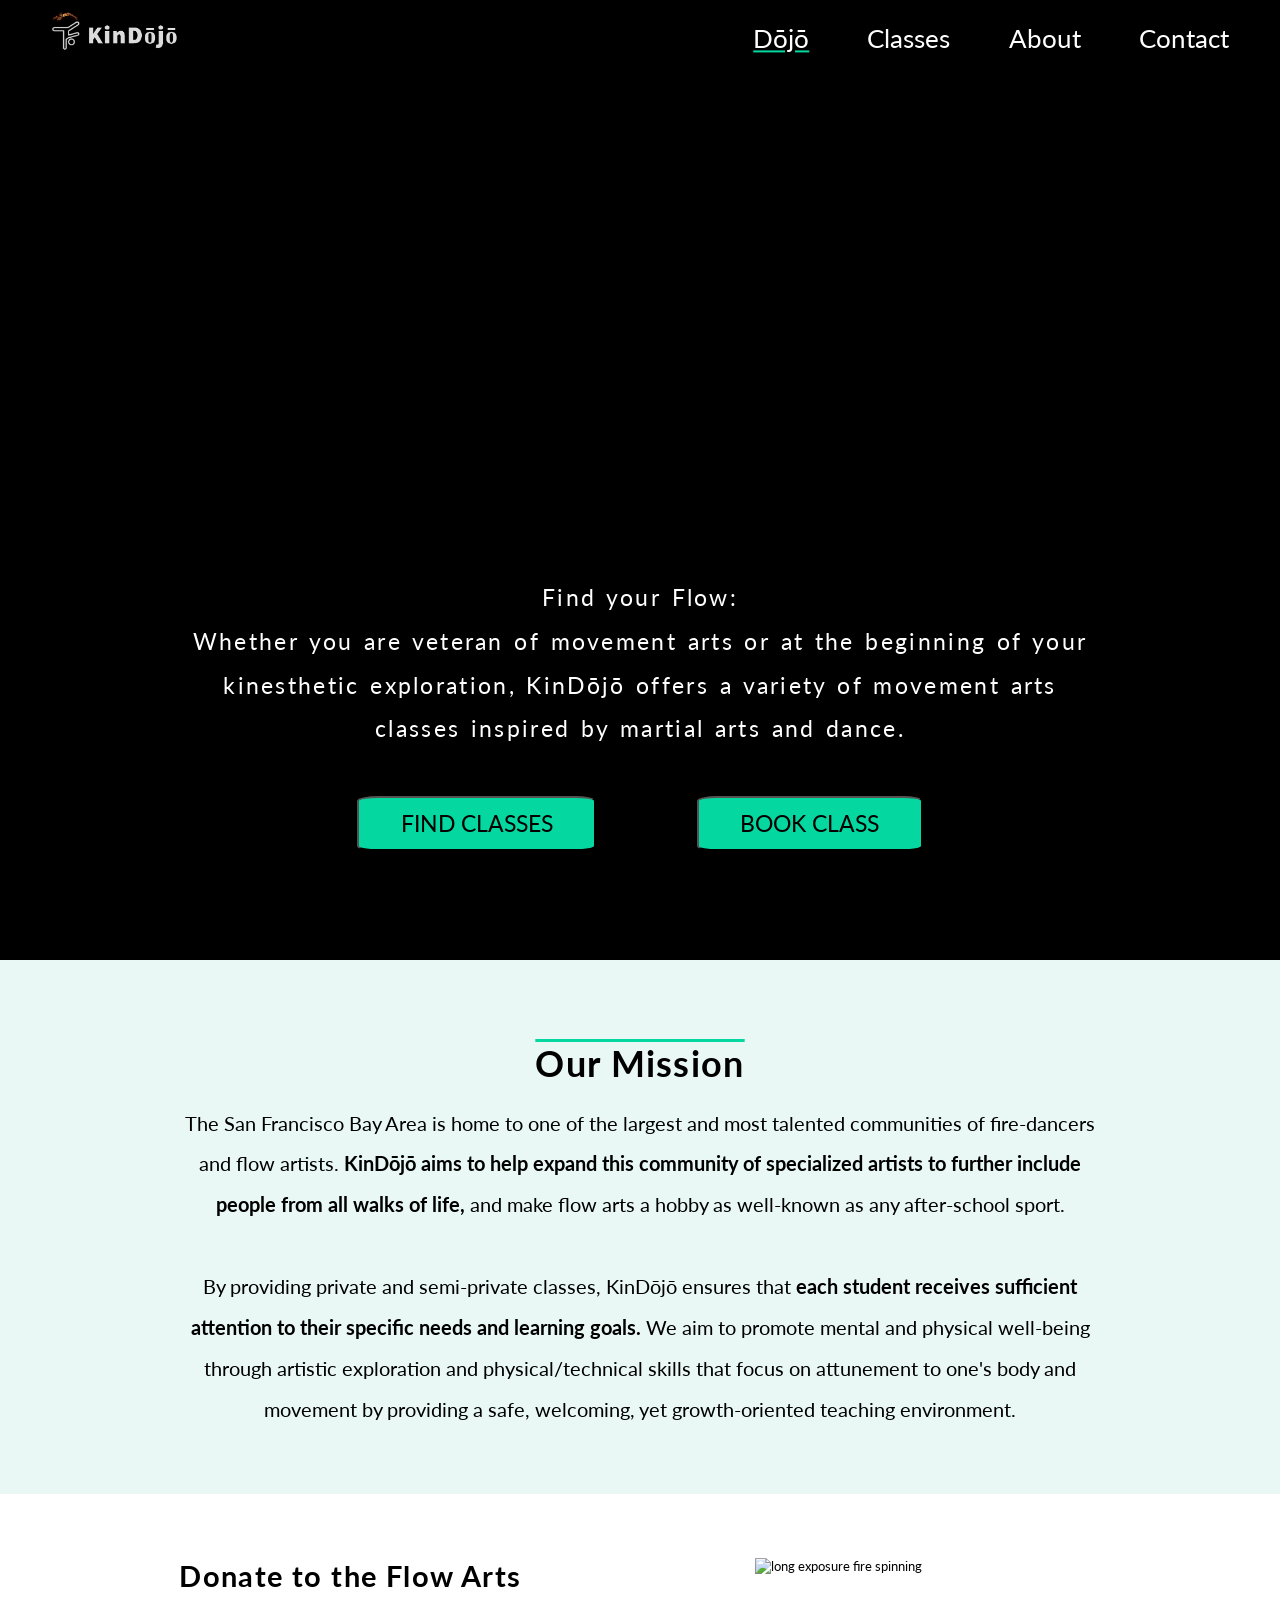
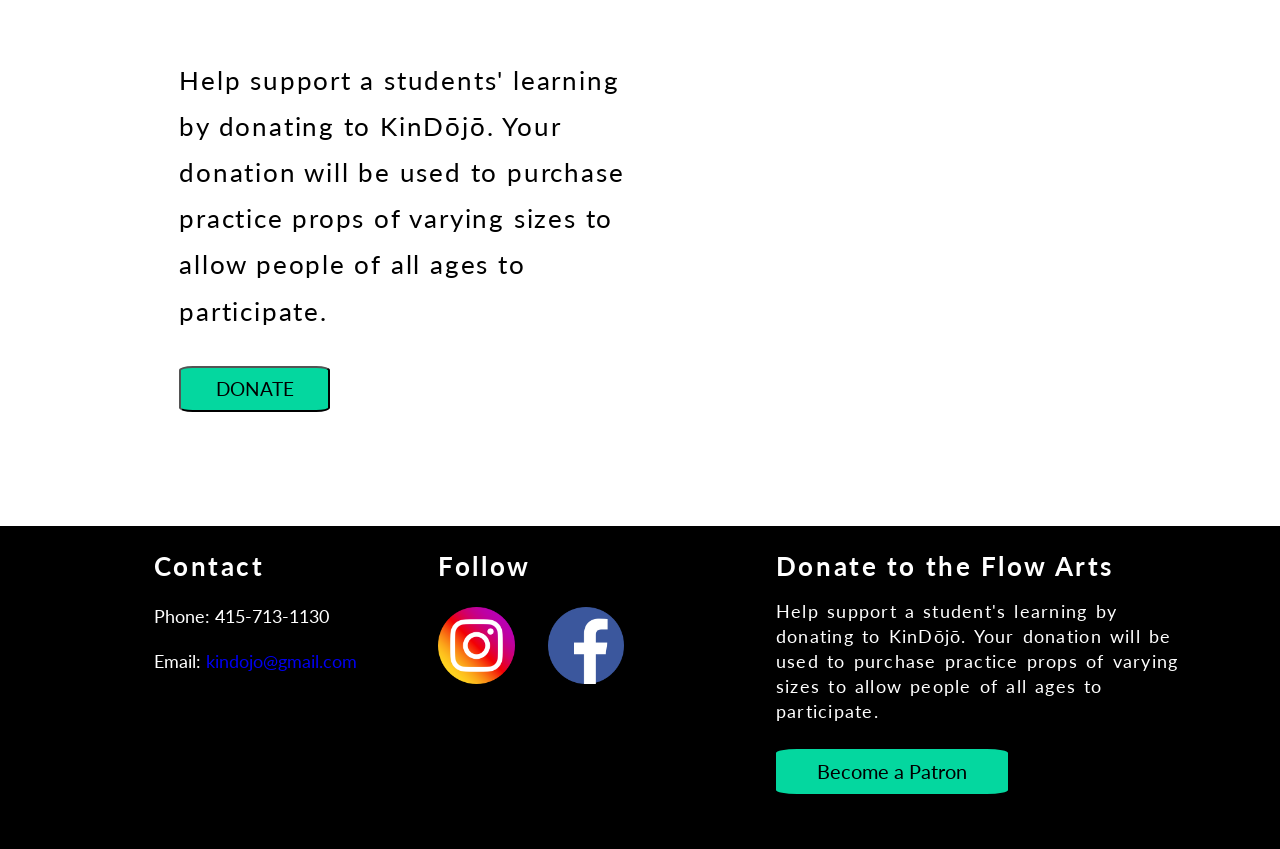
==== index.html @ 6c1fd0d2 "ready for deploy" ====
<!DOCTYPE html>
<html>

	<head> 
		<!-- <link rel="stylesheet" type="text/css" href="css/reset.css"> -->
		<link rel="stylesheet" type="text/css" href="css/style.css">
		<title>KinD&omacr;j&omacr;: FlowArts Academy</title>
		<meta name="description" content="Find your Flow. As a dancer, a warrior or even a clown, flow arts has a style for everyone to become a fire-bender">
		<meta name="keywords" content="flow arts, flow, dojo, kinetic dojo, fire, fire spinning, fire dancing, fire bender, fire bending,
		martial arts, weapon flow, fire flow, fire flow arts, ">
	</head>
	<!-- Global Site Tag (gtag.js) - Google Analytics -->
<script async src="https://www.googletagmanager.com/gtag/js?id=GA_MEASUREMENT_ID"></script>
<script>
  window.dataLayer = window.dataLayer || [];
  function gtag(){dataLayer.push(arguments);}
  gtag('js', new Date());

  gtag('config', 'GA_MEASUREMENT_ID');
</script>

	<body class="homepage">

		<header>
			<div>
				<img src="logos/logowithflame.jpg" alt="kindojo logo">
			</div>
			<nav>
				<li> <a class= "current" href="index.html">D&omacr;j&omacr;</a></li>
				<li> <a href="classes.html">Classes</a></li>
				<li> <a href = "aboutus.html">About</a></li>
				<li> <a href = "contact.html">Contact</a></li>
			</nav>

		</header>
		
		<section class="cover">
			
			<div>

				<p>
					Find your Flow:
					<br>
					Whether you are veteran of movement arts or at the beginning of your 
					kinesthetic exploration, KinD&omacr;j&omacr; offers a variety of movement arts 
					classes inspired by martial arts and dance.  
					<br>
					<button class="button" type="button" onclick="window.location.href='classes.html'" value="find">FIND CLASSES</button>
					<button class="button" type="button" onclick="window.location.href='reservation.html'" value="book">BOOK CLASS</button>
				</p>
	
			</div>
		</section>
		


		<section class="mission">
			<h2 align="center">Our Mission</h2>
			<p align="center">
				The San Francisco Bay Area is home to one of the largest
				and most talented communities of fire-dancers and flow artists. 
				<strong>KinD&omacr;j&omacr; aims to help expand this community of specialized artists 
				to further include people from all walks of life,</strong> and make flow arts 
				a hobby as well-known as any after-school sport.
				<br>
				<br>
				By providing private and semi-private classes, KinD&omacr;j&omacr;
				ensures that 
				<strong>each student receives sufficient attention to their
				specific needs and learning goals.</strong>   
				We aim to promote mental and physical 
				well-being through artistic exploration and physical/technical skills 
				that focus on attunement to one's body and movement by providing a safe, 
				welcoming, yet growth-oriented teaching environment.
			</p>

		</section>



		<section class="donate">
			

			<div>
				<h2>Donate to the Flow Arts</h2>
				<p>Help support a students' learning by donating to KinD&omacr;j&omacr;. 
					Your donation will be used to purchase practice props of varying sizes to allow people of all ages to participate.
				<br>
				</p>
				<button class="button" type="button" onclick="window.location.href='https://www.patreon.com/flowartsdojo'" value="donate">DONATE</button>

			</div>

			<div>
				<img src="images/longexposure copy.png" class="img-circle" alt="long exposure fire spinning">
			</div>

		</section>
	

		

		<footer>


	
			<div class="contact">
				<h4>Contact</h4>
				<li>Phone: 415-713-1130</li>
				<li>Email: <a href="mailto:kindojo@gmail.com?subject=Booking">kindojo@gmail.com</a></li>
			</div>
		

	
			<div class="socialmedia">
				<h4>Follow</h4>
	
				<link>
					<a href="https://www.instagram.com/kindojoflowarts/?hl=en" target="_blank"> <img src="images/Social Media Icons/iconfinder_2018_social_media_popular_app_logo_instagram_3225191.png" alt="instagram logo"></a>
	
					<a href="https://www.facebook.com/kindojoflow" target="_blank"> <img src="images/Social Media Icons/iconfinder_2018_social_media_popular_app_logo_facebook_3225194.png" alt="facebook logo"> </a>
	
				</link>
			</div>
		
	

			<div class="donate2">
				<h4>Donate to the Flow Arts</h4>
				<p>Help support a student's learning by donating to KinD&omacr;j&omacr;. 
					Your donation will be used to purchase practice props of varying sizes to allow people of all ages to participate.</p>
				<br>
				<a href="https://www.patreon.com/bePatron?u=19117719" target="_blank">Become a Patron</a><script async src="https://c6.patreon.com/becomePatronButton.bundle.js"></script>

				<!-- <a href="https://www.patreon.com/flowartsdojo">DONATE</a> -->
			</div>
		

	
		 
		</footer>
	
	</body>

</html>
---- css/style.css ----
@import url('https://fonts.googleapis.com/css?family=EB+Garamond|Lato:300,400|Marck+Script');


/* <meta name="viewport" content="width=device-width, initial - scale=1"> */

/* * {border: 1px solid red;} */

* {
margin: 0;padding: 0;box-sizing: border-box;

}

.homepage {
background: black;
font-family: 'Lato', 'light', 'sans-serif';
}

body {
background: #212121;
font-size: 2vw;
font-family: 'Lato', 'light', 'sans-serif';
}

header img{
max-width: 30%;
margin-right: 100%;
margin-left:1%;
}

header {
display: flex; 
justify-content: space-between; 
text-align: center;
position: fixed;
background: black;
top: 0;
right: 0;
left: 50%;
transform: translateX(-50%);
z-index: 1;
max-width: 100%;
width: 100%;
}


nav {
text-align: center; 
position: absolute;
top: 50%;
right: 1em; 
transform: translateY(-50%);
}


nav a:visited{
color: white;
}

nav li {
font-size: 1em;
font-family: 'Lato', 'light', 'sans-serif';
display: inline-block;
padding: 1em 1em;
}

a:link {
text-decoration: none;
}

a:visited {
color: blue;
}

.donate2 a:visited{
color: black;
}
.donate a:visited{
color: black;
}

.nun {
border: 2px solid black;
}


nav a { 
color: white;
font-family: 'Lato', 'light', 'sans-serif';
}


nav li a:hover { 
transition-duration: 0.75s;
text-decoration-line: underline;
text-decoration-color: rgb(4, 215, 159);
}

nav li a.current {
text-decoration-line: underline;
text-decoration-color: rgb(4, 215, 159);
}



section {
padding: 5%;
}

section a:hover{
opacity: 0.6;
}


.cover {
background-color: black;
}

/* remove black background 
remove margin from hero image
add javascript/jquery to engage black nav bar at top
*/


.cover div{
display: flex;
justify-content: center;
align-items: center;
padding: 10% 0 0 0;
color: white;
width: 100%;
}


.cover{
padding: 25% 0 5% 0;
margin-top: 10%;
background-image: url("https://www.flamingfun.com/wp-content/uploads/2015/03/exitonearmvolt.jpeg");
background-repeat: no-repeat;
background-size: 100%;
background-position: center;
color: white;
width: 100%;
}

button.button{
	padding: .5em 1.8em;
	border-radius: 9%;
	background: rgb(4, 215, 159);
	font-family: 'Lato', 'light', 'sans-serif';
	color: black;
	margin: 5% 5%;
}


.button:hover, .donate2 a:hover, .socialmedia a:hover {
opacity: .4;

}

.donate button{
	font-size: 1.5em;
	opactity: 0.4;
	margin: 7% 0 0 0;
}

.cover p button{
color: black;
max-width: 70%;
font-family: 'Lato', 'light', 'sans-serif';
font-size: 1em;
}

.cover p{
align-items: center;
text-align: center;
color: white;
max-width: 70%;
letter-spacing: .1em;
word-spacing: .1em;
line-height: 1.9em;
font-family: 'Lato', 'light', 'sans-serif';
font-size: 1em;
margin: auto; 
}

.mission {
background-color: rgb(233, 248, 244);
color: black;
font-size: 2vw;
}

.mission p{
align-items: center;
padding: 0 5em;
line-height: 1.5em;
width: 45em;
margin: auto;
text-align: center;
}

.mission h2 {
align-items: center;
padding-bottom: 1.7em;
text-decoration: rgb(4, 215, 159);
text-decoration-line: overline;
text-decoration-style: solid; 
letter-spacing: 1.3px;
font-size: 1.5em;
}



.donate h2 {
font-size: 2vw;
letter-spacing: 1.4px;
margin: 0;
}

.donate div{
width: 50%;
float: left;
padding-left: 10%;
}

/* use percentages for div objects in sections, use vw for sections */
.donate {
background-color: white;
font-size: 0.5em;
padding-bottom: 12em;
} 

.donate p {
width: 100%;
margin: 0;
padding-top: 2.5em;
line-height: 1.8em;
font-family: 'Lato', 'light', 'sans-serif';
font-size: 1.5em;
}

.donate img {
background-color: white;
width: 100%;
}

li {
list-style-type: none;
}



div h4 {
color: white;
text-align: left;
letter-spacing: .1em;
margin: 0;
font-size: 1em;

}

.socialmedia a img{
margin: 1em 1em 0 0; 
max-width: 30%;
}

.socialmedia {
max-width: 15%;
}

.contact {
margin-left: 12%;
}


div p{
color: black;
letter-spacing: .07em;
}

.contact li {
font-size: 1.4vw;

padding-top: 1.3em;
}

.contact li a:hover{
color: rgb(4, 215, 159);
}


div.donate2 p {
color: white;
text-align: left;
padding-top: 1em;
line-height: 1.4em; 
letter-spaceing: .1em;
word-spacing: .1em;
font-size: 0.7em;
}

div.donate2 a {
padding: .5em 2em;
border-radius: 9%;
width: 200px;
height: 150px; 
background: rgb(4, 215, 159);
font-family: 'lato','light', 'sans-serif';
font-size: 0.8em;
color: black;
}

footer {
display: flex;
justify-content: space-between;
background-color: black;
padding-top: 2%;
padding-bottom: 5%;
color: white;
clear: both;
position: absolute;
margin-top: -40px;

}

footer div{
max-width: 33%;
float: left; 
}	


.contact:after, .reserve-form:after, .header:after, .donate:after, .firstcourse:after, footer:after, .instructor:after, .course:after {
clear: both;
content: "";
display: block;
}








.instructor {
margin-top: 10%;
color: white;
}

.instructor h1 {
letter-spacing: 0.06em;
}

.instructor img {
width: 50%;
margin: auto;
float: right;
padding-left: 1em;
}

.instructor p{
line-height: 1.7em;
letter-spacing: .06em;
font-family: 'lato', 'light', 'sans-serif';
margin: 0 auto;
padding: 1em 1em 1em 0;
font-size: 0.8em;

}

.about { 
color: white;
}

.about p{
max-width:100%;
line-height: 1.7em;
letter-spacing: .06em;
font-family: 'lato', 'light', 'sans-serif';
margin: 0 2em 3em 0;
padding: 1em 1em 0 0;
font-size: 0.8em;
}


.about p a:hover { 
color: rgb(4, 215, 159);
}


.flow{
color: white;
margin: 0;
padding: 1em 0 0 2.5em;
}



.flow p a:visited {
color: blue;
}

.flow p a:hover{
color: rgb(4, 215, 159);
}

.flow p{
max-width:100%;
line-height: 1.7em;
letter-spacing: .06em;
font-family: 'lato', 'light', 'sans-serif';
margin-right: 2em;
padding: 1em 1em 0 0;
font-size: 0.8em;
}




.course h2{
	font-size: 2em;
	line-height: 1.5em;
}


.course div {
position: absolute;
right: 0;
top:50%;
transform: translateY(-50%);
padding-left: 2em;
width: 66.66%;
}	

.course {
color:white;
padding: 4em 0;
padding-left: 4em;
margin: 1em 0;
position: relative;
font-size: 0.8em;
line-height: 1.6em;
}

.see {
padding: .2em 0.5em;
border-radius: 9%;

background: rgb(4, 215, 159);
font-family: 'Lato', 'light', 'sans-serif';
color: black;
}
.see:visited {
color: black;
}

.link:hover{
color: rgb(4, 215, 159);
}



.course img {
width: 25%;
}

.course p {
line-height: 1.5em;
color:white;
}



.classes{
color: white;
margin-top: 10%;
}

.classes div h1{
text-align: center;
}

.classes h1{
font-size: 2em;
padding: .5em 0;
text-align: center;
}

.prereq{
text-align: center;

}

.email {
color: white;
text-align: center;
padding-bottom: 2em;
}

.email a:hover {
color: rgb(4, 215, 159);
}

.line{ 
display: block;
margin-before: 0.5em;
margin-after: 0.5em;
margin-start: auto;
margin-end: auto;
overflow: hidden;
border-style: inset;
border-width: 1px;
}



.firstcourse h2{
	font-size: 2em;
	line-height: 1.5em;
}

.firstcourse div {
position: absolute;
right: 0;
top:50%;
transform: translateY(-50%);
padding-left: 2em;
width: 66.66%;
}	

.firstcourse {
padding-top: 2em;
position: relative;
font-size: 0.8em;
}



.firstcourse img {
width: 25%;
}

.firstcourse p {
color: white;
line-height: 1.5em;
}


p.button{
margin: 10% 34% ;
text-align: center;
}


.book-upper:hover{
	opacity: 0.4;
}

.book{
padding: .5em 1.8em;
border-radius: 9%;
background: rgb(4, 215, 159);
font-family: 'Lato', 'light', 'sans-serif';
font-size: 1.5em;
color: black;
}

.button-upper{
margin-top: 1em;
text-align: center;
margin-bottom: 2em;
}

.book-upper{
padding: .5em 1.8em;
border-radius: 9%;
background: rgb(4, 215, 159);
font-family: 'Lato', 'light', 'sans-serif';
font-size: 1.2em;
color: black;
}



input#contactemail{
width: 10%;
background-color: rgb(4, 215, 159);
border: 1px solid;
padding: 1.5%;
margin: auto;
box-shadow: 4px 8px #888888;
font-size: 1em;
}

.submit:hover{
	opacity: 0.5;
}

.label {
	color: white;
	font-size: 1.3em;
}

#inputMessage{
border: 1px solid;
box-shadow: 4px 8px #888888;
padding: 0.1em;
width: 60%;
}

input, textarea{
	font-size: 1em;
}

.form{
color: white;
font-size: 1em;
margin-bottom: 8%;
}

.form span{
	color: red;
	display: none;
}

p.label {
	margin-bottom: 1%;
}

.error {
	border: 2px;
	border-color: red;
	border-style: solid;
}

#required, #apptime {
	color: red;
	font-size: 1.2em;
	display: none;
}

#complete {
	color: rgb(33, 197, 33);
	font-size: 1.5em;
	display: none;
}






input#bookclass{
	padding: .5em 1.8em;
	border-radius: 9%;
	background: rgb(4, 215, 159);
	font-family: 'Lato', 'light', 'sans-serif';
	color: black;
	margin-bottom: 5%;
}

.reserveform {
	padding-top: 12%;
	background-color: rgb(233, 248, 244);
	color: black;
	font-size: 0.8em;
}

.reserveform:after{
	clear: both;
	content: "";
	display: block;
}

#left{
	float: left;
	width: 50%;
}

#early, #late {
	display: none;
	font-size: 0.5em;
}

.form-group{
	margin: 0.5em 0;
	font-size: 1.4em;
}
#exception{
	width: 80%;
	font-size: 0.7em;
}

input#bookclass:hover{
	opacity: 0.4;
}

input#bookclass{
	padding: 10% 20%
	border-radius: 9%;
	background: rgb(4, 215, 159);
	font-family: 'Lato', 'light', 'sans-serif';
	color: black;
	font-size: 1.3em;
	margin-bottom: 5%;
}


#map {
	width: 115%;
	height: 500px;
}

/* Optional: Makes the sample page fill the window. */
html, body {
  height: 100%;
  margin: 0;
  padding: 0;
}
#description {
  font-family: Roboto;
  font-size: 15px;
  font-weight: 300;
}

.gm-style-mtc{
	display: none;
}


#infowindow-content .title {
  font-weight: bold;
}

#infowindow-content {
  display: none;
}

#map #infowindow-content {
  display: inline;
}

.pac-card {
  margin: 10px 10px 0 0;
  border-radius: 2px 0 0 2px;
  box-sizing: border-box;
  -moz-box-sizing: border-box;
  outline: none;
  box-shadow: 0 2px 6px rgba(0, 0, 0, 0.3);
  background-color: #fff;
  font-family: Roboto;
}

#pac-container {
  padding-bottom: 12px;
  margin-right: 12px;
}

.pac-controls {
  display: inline-block;
  padding: 5px 11px;
}

.pac-controls label {
  font-family: Roboto;
  font-size: 13px;
  font-weight: 300;
}

#pac-input {
  background-color: #fff;
	font-size: 2em;
  font-weight: 300;
  padding: 0 11px 0 5px;
  text-overflow: ellipsis;
  width: 80%;
}

#pac-input:focus {
  border-color: #4d90fe;
}

#title {
  color: #fff;
  background-color: #4d90fe;
  font-size: 25px;
  font-weight: 500;
  padding: 6px 12px;
}
#target {
  width: 345px;
}








































@media only screen and (max-device-width: 1440px ) {

	header {
		padding-left: 0.5em;
	}

	header img{
		max-width: 30%;
	}

	nav li a{
		font-size: 1em;
	}

	.cover p{
		font-size: 0.9em;
		justify-content: center;
		align-items: flex-start;
	}

	.mission h2{
		font-size: 1.4em;
		padding: 0.5em 0;
	}

	.mission p{
		font-size: 0.8em;
		padding: 0;
		line-height: 2em;
	}

	.donate img{
		width: 100%;
	}

	.donate h2{
		font-size: 2.3em;
	}

	.donate p{
		font-size: 2em;
	}

	footer h4{
		font-size: 1em;
	}

	div h4 {
		color: white;
		text-align: left;
		letter-spacing: .1em;
		margin: 0;
		font-size: 1em;
	}

	.socialmedia a img{
		margin: 1em 1em 0 0; 
		max-width: 30%;
	}

	.socialmedia {
		max-width: 20%;
	}

	.donate2 p{
		line-height: 1.5em; 
		letter-spaceing: 0;
		word-spacing: .1em;
		font-size: 0.7em;
	}

	.donate2 a{
		font-size: 0.6em; 
		padding: 1.7em 3em;
	}



	section h1{
		font-size: 1.6em;
	}


	.instructor p{
		margin-top: 0;
		font-size: 0.8em;
		line-height: 1.9em;
	}

	.instructor div{
		width: 100%;
	}

	.instructor img{
			width: 50%;
	}


	.flow p{
		font-size: 0.8em;
		line-height: 1.9em;
	}

	.about p{
		font-size: 0.8em;
		line-height: 1.9em;
	}

	.course{
		font-size: 0.7em;
		padding: 2em 0;
	}

	.course img{
		width: 30%;
	}

	.firstcourse img{
		width: 30%;
	}

	.firstcourse{
		font-size: 0.7em;
		padding: 2em 0;
	}
	.course a{
		font-size: 1.2em;	
	}

	.credit{
		font-size: .4em;
	} 

	.credit a {
	font-size: 1.2em;
	}


	.form{
		font-size: 1em;
		margin-top: 2em;
	}


	.form textarea{
		font-size: 1em;
		border: 1px solid;
		box-shadow: 4px 8px #888888;
		padding: 0.1em;
		width: 60%;
	}

	.subject{
		width: 30%;
		font-size: 1em;
		padding: 0.3em;
		box-shadow: 4px 8px #888888;
	}


	.form{
		font-size: 1em;
		margin-bottom: 8%;
	}



	.submit{
		border: 1px solid;
		padding: 0.3em;
		margin: 2em 2em 0.5em 0;
		box-shadow: 4px 8px #888888;
		font-size: 1em;
	} 

	.reserve-form:after{
		clear: both;
		content: "";
		display: block;
	}
	
	#left{
		float: left;
		width: 40%;
	}


	.reserveform {
		padding-top: 12%;
		background-color: rgb(233, 248, 244);
		color: black;
		font-size: 1em;
	}

	.form-group{
		margin: 0.5em 0;
		font-size: 1
	}
	#exception{
		font-size: 0.7em;
	}

	.set-reservation{
		padding: 2%;
		font-size:1.3em;
		margin-bottom: 5%;
		background: rgb(4, 215, 159);
	}

	#map {
		width: 115%;
		height: 700px;
		margin-bottom: 15%;
	}
		/* Map/Satellite buttons */
	.gm-style-mtc{
		display: none;
	}

	#pac-input {
		background-color: #fff;
		font-family: Roboto;
		font-size: 2em;
		font-weight: 300;
		padding: 0 11px 0 5px;
		text-overflow: ellipsis;
		width: 75%;
	}
}







@media only screen and (max-device-width: 1024px) {



	header img{
		max-width: 30%;
	}

	.mission p{
		font-size: 0.9em;
		padding: 0 1em 1em 1em;
		line-height:2em;
	}

	.course{
		font-size: 0.6em;
		padding: 2em 0;
	}

	.course img{
		width: 30%;
	}

	.firstcourse img{
		width: 30%;
	}

	.firstcourse{
		font-size: 0.6em;
		padding: 2em 0;
	}

	.course a{
		font-size: 1.2em;	
	}

	.credit{
		font-size: .7em;
	} 

	.credit a {
	font-size: 1.2em;
	}


	.subject{
		width: 30%;
		font-size: 0.7em;
		padding: 0.3em;
		box-shadow: 4px 8px #888888;
	}


	.form{
		font-size: 1.3em;
		margin-bottom: 8%;
	}

	#inputMessage{
		font-size: 1em;
		border: 1px solid;
		box-shadow: 4px 8px #888888;
		padding: 0.1em;
		width: 80%;
	}

	#submit{
		border: 1px solid;
		padding: 2% 9% 2% 2%;
		margin: auto;
		box-shadow: 4px 8px #888888;
		font-size: 1em;
	}

	.reserve-form:after{
		clear: both;
		content: "";
		display: block;
	}
	
	#left{
		float: left;
		width: 40%;
	}


	.reserveform {
		padding-top: 12%;
		background-color: rgb(233, 248, 244);
		color: black;
		font-size: 1em;
	}

	.form-group{
		margin: 0.5em 0;
		font-size: 1em;
	}
	#exception{
		font-size: 0.7em;
	}

	.set-reservation{
		padding: 2%;
		font-size:1.3em;
		margin-bottom: 5%;
		background: rgb(4, 215, 159);
	}

	#map {
		width: 100%;
		height: 600px;
		margin-bottom: 15%;
	}

	/* Map/Satellite buttons */
	.gm-style-mtc{
		display: none;
	}

	#description {
		font-family: Roboto;
		font-size: 15px;
		font-weight: 300;
	}

	#infowindow-content .title {
		font-weight: bold;
	}

	#infowindow-content {
		display: none;
	}

	#map #infowindow-content {
		display: inline;
	}

	.pac-card {
		margin: 10px 10px 0 0;
		border-radius: 2px 0 0 2px;
		box-sizing: border-box;
		-moz-box-sizing: border-box;
		outline: none;
		box-shadow: 0 2px 6px rgba(0, 0, 0, 0.3);
		background-color: #fff;
		font-family: Roboto;
	}

	#pac-container {
		padding-bottom: 12px;
		margin-right: 12px;
	}

	.pac-controls {
		display: inline-block;
		padding: 5px 11px;
	}

	.pac-controls label {
		font-family: Roboto;
		font-size: 13px;
		font-weight: 300;
	}

	#pac-input {
		background-color: #fff;
		font-family: Roboto;
		font-size: 2em;
		font-weight: 300;
		padding: 0 11px 0 5px;
		text-overflow: ellipsis;
		width: 75%;
	}

	#pac-input:focus {
		border-color: #4d90fe;
	}

	#title {
		color: #fff;
		background-color: #4d90fe;
		font-size: 25px;
		font-weight: 500;
		padding: 6px 12px;
	}
	#target {
		width: 345px;
	}


	
}








/* 
@media only screen and (max-device-width: 800px ) {


header {
	padding: 0 2em;
	height: 9%;
}

header img{
	max-width: 20%;
}

nav li a{
	font-size: 1em;
}

.cover p{
	font-size: 0.9em;
	justify-content: center;
	align-items: flex-start;
}

.mission h2{
	font-size: 1.4em;
	padding: 0.5em 0;
}

.mission p{
	font-size: 0.8em;
	padding: 0;
}

.donate img{
	width: 100%;
}

.donate h2{
	font-size: 2.3em;
}

.donate p{
	font-size: 2em;
}

footer h4{
	font-size: 1em;
}

div h4 {
	color: white;
	text-align: left;
	letter-spacing: .1em;
	margin: 0;
	font-size: 1em;
}

.socialmedia a img{
	margin: 1em 1em 0 0; 
	max-width: 30%;
}

.socialmedia {
	max-width: 20%;
}

.donate2 p{
	line-height: 1.5em; 
	letter-spaceing: 0;
	word-spacing: .1em;
	font-size: 0.7em;
}

.donate2 a{
	font-size: 0.6em; 
	padding: 1.7em 3em;
}



section h1{
	font-size: 1.6em;
}


.instructor h1{
	padding-left: 0.6em;
}

.instructor p{
	font-size: 0.8em;
	word-spacing: 0.1em;
}

.instructor div{
	width: 100%;
}

.instructor img{
		width: 50%;
}


.flow h1{
	padding-left: 0.5em;

}
.flow p{
	font-size: 0.8em;
	word-spacing: 0.1em;
	padding-left: 1em;
}

.about p{
	font-size: 0.8em;
	word-spacing: 0.1em;
	padding-left: 1em;
}

.course{
	font-size: 1.1em;

	padding: 6em 0;
	margin: 1em 0 4em 0;
	position: relative;
}

.firstcourse{
	font-size: 1.1em;
	margin: 1em 0 0 0;
	padding-top 2em;
}

.firstcourse a, .course a{
	font-size: 1.2em;	
}

.credit{
	font-size: .4em;
} 

.credit a {
font-size: 1.2em;
}



textarea{
border: 1px solid;
box-shadow: 5px 10px #888888;
font-size: 0.7em;
padding: 0.1em;
}

.form input{
border: 1px solid;
padding: 0.5em;
margin: 0.5em;
box-shadow: 5px 10px #888888;
font-size: 0.7em
}

.form{
	margin-top: 1.5em;
	font-size: 1.5em;
}

} */






@media only screen and (max-device-width: 768px ) {

	header {
		padding: 0;
	}

	header img{
		max-width: 30%;
	}

	nav li a{
		font-size: 1em;
	}

	.cover p{
		font-size: 0.9em;
		justify-content: center;
		align-items: flex-start;
	}

	.mission h2{
		font-size: 1.4em;
		padding: 0.5em 0;
	}

	.mission p{
		font-size: 0.8em;
		padding: 0;
		line-height: 1.6em;
	}

	.donate img{
		width: 100%;
	}

	.donate h2{
		font-size: 2.3em;
	}

	.donate p{
		font-size: 2em;
	}

	footer h4{
		font-size: 1em;
	}

	div h4 {
		color: white;
		text-align: left;
		letter-spacing: .1em;
		margin: 0;
		font-size: 1em;
	}

	.socialmedia a img{
		margin: 1em 1em 0 0; 
		max-width: 30%;
	}

	.socialmedia {
		max-width: 20%;
	}

	.donate2 p{
		line-height: 1.5em; 
		letter-spaceing: 0;
		word-spacing: .1em;
		font-size: 0.7em;
	}

	.donate2 a{
		font-size: 0.6em; 
		padding: 1.7em 3em;
	}



	section h1{
		font-size: 1.6em;
	}


	.instructor p{
		font-size: 0.8em;
		word-spacing: 0.03em;
		line-height: 1.6em;
	}

	.instructor div{
		width: 100%;
	}

	.instructor img{
			width: 50%;
	}

	.flow p{
		font-size: 0.8em;
		word-spacing: 0.03em;
	}

	.about p{
		font-size: 0.8em;
		word-spacing: 0.03em;
	}


	.course{
		font-size: 0.7em;
		padding: 2em 0;
	}

	.course img{
		width: 30%;
	}

	.firstcourse img{
		width: 30%;
	}

	.firstcourse{
		font-size: 0.7em;
		padding: 2em 0;
	}

	.course a{
		font-size: 1.2em;	
	}

	.credit{
		font-size: .4em;
	} 

	.credit a {
	font-size: 1.2em;
	}

	.subject{
		width: 20%;
		font-size: 1em;
		padding: 0.3em;
		box-shadow: 4px 8px #888888;
	}


	.form{
		font-size: 1em;
		margin-bottom: 8%;
	}

	#inputMessage{
		font-size: 1em;
		border: 1px solid;
		box-shadow: 4px 8px #888888;
		padding: 0.1em;
		width: 60%;
	}

	#submit{
		border: 1px solid;
		padding: 2% 8% 2% 2%;
		margin: auto;
		box-shadow: 4px 8px #888888;
		font-size: 1em;
	}

	.reserve-form:after{
		clear: both;
		content: "";
		display: block;
	}
	
	#left{
		float: left;
		width: 40%;
	}


	.reserveform {
		padding-top: 12%;
		background-color: rgb(233, 248, 244);
		color: black;
		font-size: 0.8em;
	}

	.form-group{
		margin: 0.5em 0;
		font-size: 1.4em;
	}
	#exception{
		font-size: 0.7em;
	}


	#map {
		width: 120%;
		height: 500px;
		margin-bottom: 25%;
	}

	/* Map/Satellite buttons */
	.gm-style-mtc{
		display: none;
	}

	#description {
		font-family: Roboto;
		font-size: 15px;
		font-weight: 300;
	}

	#infowindow-content .title {
		font-weight: bold;
	}

	#infowindow-content {
		display: none;
	}

	#map #infowindow-content {
		display: inline;
	}


	.pac-card {
		margin: 10px 10px 0 0;
		border-radius: 2px 0 0 2px;
		box-sizing: border-box;
		-moz-box-sizing: border-box;
		outline: none;
		box-shadow: 0 2px 6px rgba(0, 0, 0, 0.3);
		background-color: #fff;
		font-family: Roboto;
	}

	#pac-container {
		padding-bottom: 12px;
		margin-right: 12px;
	}

	.pac-controls {
		display: inline-block;
		padding: 5px 11px;
	}

	.pac-controls label {
		font-family: Roboto;
		font-size: 13px;
		font-weight: 300;
	}

	#pac-input {
		background-color: #fff;
		font-family: Roboto;
		font-size: 2em;
		font-weight: 300;
		padding: 0 11px 0 5px;
		text-overflow: ellipsis;
		width: 75%;
	}

	#pac-input:focus {
		border-color: #4d90fe;
	}

	#title {
		color: #fff;
		background-color: #4d90fe;
		font-size: 25px;
		font-weight: 500;
		padding: 6px 12px;
	}
	#target {
		width: 345px;
	}


}





@media only screen and (max-device-width: 425px ) {
	
	header {
		padding: 0 2em;
		height: 8%;
	}

	header img{
		margin-top: 1em;
		max-width: 24%;
	}

	nav li a{
		font-size: 1.5em;
	}

	.cover p{
		font-size: 0.9em;
		justify-content: center;
		align-items: flex-start;
	}

	.mission h2{
		font-size: 1.4em;
		padding: 0.5em 0;
	}

	.mission p{
		font-size: 0.7em;
		padding: 0;
	}

	.donate img{
		width: 100%;
	}

	.donate h2{
		font-size: 2.3em;
	}

	.donate p{
		font-size: 2em;
	}

	footer h4{
		font-size: 1em;
	}

	div h4 {
		color: white;
		text-align: left;
		letter-spacing: .1em;
		margin: 0;
		font-size: 1em;
	}

	.donate2 p{
		line-height: 1.5em; 
		letter-spaceing: 0;
		word-spacing: .1em;
		font-size: 0.7em;
		width: 100%;
	}

	.donate2 a{
		font-size: 0.6em; 
		padding: 1.5em 3.8em;
	}



	section h1{
		font-size: 1.6em;
	}


	.instructor p{
		font-size: 0.5em;
		word-spacing: 0.1em;
	}

	.instructor div{
		width: 100%;
	}

	.instructor img{
		width: 50%;
	}

	.email{
		font-size:0.7em;
	}


	.flow p{
		font-size: 0.5em;
		word-spacing: 0.01em;
	}

	.about p{
		font-size: 0.5em;
		word-spacing: 0.01em;
	}

	.course{
		font-size: 1em;

		padding: 4em 0;
		margin: 2em 0;
		position: relative;
	}
	.course img{
		width:33.33%;
	}

	.firstcourse{
		font-size: 1.1em;
		margin-top: 2em;
		padding: 2em 0 2em 0;
	}

	.firstcourse img{
		width: 33.33%;
	}

	.course a{
		font-size: 1.2em;	
	}

	.credit{
		font-size: 0.6em;
	} 

	.credit a {
	font-size: 0.6em;
	}





	.form textarea{
		font-size: 1em;
		border: 1px solid;
		box-shadow: 4px 8px #888888;
		padding: 0.1em;
		width: 90%;
	}

	.subject{
		width: 50%;
		font-size: 1em;
		padding: 0.3em;
		box-shadow: 4px 8px #888888;
	}


	.form{
		font-size: 2em;
		margin-bottom: 8%;
	}


	#inputMessage{
		width: 90%;
	}

	#submit{
		border: 1px solid;
		padding: 3% 13% 3% 3%;
		margin: auto;
		box-shadow: 4px 8px #888888;
		font-size: 1em;
	}

	.socialmedia a img{
		margin: 1em 0 0 1em; 
		max-width: 30%;
	}
	.reserve-form:after{
		clear: both;
		content: "";
		display: block;
	}
	
	#left{
		float: left;
		width: 40%;
	}


	.reserveform {
		padding-top: 12%;
		background-color: rgb(233, 248, 244);
		color: black;
		font-size: 1em;
	}

	.form-group{
		margin: 0.5em 0;
		font-size: 1.4em;
	}
	#exception{
		font-size: 0.7em;
	}

	input#bookclass:hover{
		opacity: 0.4;
	}
	
	input#bookclass{
		padding: 10% 20%
		border-radius: 9%;
		background: rgb(4, 215, 159);
		font-family: 'Lato', 'light', 'sans-serif';
		color: black;
		font-size: 1.3em;
		margin-bottom: 5%;
	}


	#map {
		width: 110%;
		height: 300px;
		margin-bottom: 25%;
	}

	.gmnoprint{
		display: none;
	}

	#description {
		font-family: Roboto;
		font-size: 15px;
		font-weight: 300;
	}

	#infowindow-content .title {
		font-weight: bold;
	}

	#infowindow-content {
		display: none;
	}

	#map #infowindow-content {
		display: inline;
	}


	.pac-card {
		margin: 10px 10px 0 0;
		border-radius: 2px 0 0 2px;
		box-sizing: border-box;
		-moz-box-sizing: border-box;
		outline: none;
		box-shadow: 0 2px 6px rgba(0, 0, 0, 0.3);
		background-color: #fff;
		font-family: Roboto;
	}

	#pac-container {
		padding-bottom: 12px;
		margin-right: 12px;
	}

	.pac-controls {
		display: inline-block;
		padding: 5px 11px;
	}

	.pac-controls label {
		font-family: Roboto;
		font-size: 13px;
		font-weight: 300;
	}

	#pac-input {
		background-color: #fff;
		font-family: Roboto;
		font-size: 01em;
		font-weight: 300;
		padding: 0 11px 0 5px;
		text-overflow: ellipsis;
		width: 75%;
	}

	#pac-input:focus {
		border-color: #4d90fe;
	}

	#title {
		color: #fff;
		background-color: #4d90fe;
		font-size: 25px;
		font-weight: 500;
		padding: 6px 12px;
	}
	#target {
		width: 345px;
	}


}











@media only screen and (max-device-width:375px ) {
	header img{
		margin-top: 1em;
		max-width: 26%;
	}

	.mission p{ 
		font-size: 1em;
	}

	.flow p{
		font-size: 1em;
	}

	.instructor p {
		font-size: 1em;
	}

	.about p {
		font-size: 1em;
	}

	#inputMessage{
		width: 90%;
	}
	
	#submit{
		border: 1px solid;
		padding: 3% 13% 3% 3%;
		margin: auto;
		box-shadow: 4px 8px #888888;
		font-size: 1em;
	}
	
	.socialmedia a img{
		margin: 1em 0 0 1em; 
		max-width: 30%;
	}
	.reserve-form:after{
		clear: both;
		content: "";
		display: block;
	}
	
	#left{
		float: left;
		width: 40%;
	}


	.reserveform {
		padding-top: 12%;
		background-color: rgb(233, 248, 244);
		color: black;
		font-size: 1em;
	}

	.form-group{
		margin: 0.5em 0;
		font-size: 1.4em;
	}
	#exception{
		font-size: 0.7em;
	}

	input#bookclass:hover{
		opacity: 0.4;
	}
	
	input#bookclass{
		padding: 10% 20%
		border-radius: 9%;
		background: rgb(4, 215, 159);
		font-family: 'Lato', 'light', 'sans-serif';
		color: black;
		font-size: 1.3em;
		margin-bottom: 5%;
	}


	
	#map {
		width: 110%;
		height: 275px;
		margin-bottom: 25%;
	}


	.gm-fullscreen-control{
		display: none;
	}

	#description {
		font-family: Roboto;
		font-size: 15px;
		font-weight: 300;
	}

	#infowindow-content .title {
		font-weight: bold;
	}

	#infowindow-content {
		display: none;
	}

	#map #infowindow-content {
		display: inline;
	}


	.pac-card {
		margin: 10px 10px 0 0;
		border-radius: 2px 0 0 2px;
		box-sizing: border-box;
		-moz-box-sizing: border-box;
		outline: none;
		box-shadow: 0 2px 6px rgba(0, 0, 0, 0.3);
		background-color: #fff;
		font-family: Roboto;
	}

	#pac-container {
		padding-bottom: 12px;
		margin-right: 12px;
	}

	.pac-controls {
		display: inline-block;
		padding: 5px 11px;
	}

	.pac-controls label {
		font-family: Roboto;
		font-size: 13px;
		font-weight: 300;
	}

	#pac-input {
		background-color: #fff;
		font-family: Roboto;
		font-size: 0.8em;
		font-weight: 300;
		padding: 0 11px 0 5px;
		text-overflow: ellipsis;
		width: 75%;
	}

	#pac-input:focus {
		border-color: #4d90fe;
	}

	#title {
		color: #fff;
		background-color: #4d90fe;
		font-size: 25px;
		font-weight: 500;
		padding: 6px 12px;
	}
	#target {
		width: 345px;
	}


}



@media only screen and (max-device-width:320px ) {

	header {
		padding: 0 1em;
		height: 7%;
	}

	header img{
		margin-top: 1em;
		max-width: 23%;
	}

	nav li a{
		font-size: 1.5em;
	}

	.cover p{
		font-size: 0.9em;
		justify-content: center;
		align-items: flex-start;
	}

	.mission h2{
		font-size: 1.4em;
		padding: 0.5em 0;
	}

	.mission p{
		font-size: 0.6em;
		padding: 0;
	}

	.donate img{
		width: 100%;
	}

	.donate h2{
		font-size: 2.3em;
	}

	.donate p{
		font-size: 2em;
	}

	footer h4{
		font-size: 1em;
	}

	div h4 {
		color: white;
		text-align: left;
		letter-spacing: .1em;
		margin: 0;
		font-size: 1em;
	}

	.donate2 p{
		line-height: 1.5em; 
		letter-spaceing: 0;
		word-spacing: .1em;
		font-size: 0.7em;
		width: 100%;
	}

	.donate2 a{
		font-size: 0.6em; 
		padding: 1.5em 3.8em;
	}



	section h1{
		font-size: 1.6em;
	}



	.instructor p{
		font-size: 0.6em;
		word-spacing: 0.3em;
	}

	.instructor div{
		width: 100%;
	}

	.instructor img{
			width: 50%;
	}


	.flow p{
		font-size: 0.6em;
		word-spacing: 0.03em;
	}

	.about p{
		font-size: 0.6em;
		word-spacing: 0.03em;
	}

	.email {
		font-size: 0.8em;
		padding-bottom: 1em;
	}
	.prereq {
		font-size: 0.9em;
	}
	.course{
		font-size: 1em;
		padding: 4em 0;
		margin: 2em 0;
		position: relative;
	}

	.course img{
		width:33.33%;
	}

	.firstcourse{
		font-size: 1em;
		margin-top: 2em;
		padding-top: 1em;
	}

	.firstcourse img{
		width: 33.33%;
	}

	.course a{
		font-size: 1.2em;	
	}

	.credit{
		font-size: .4em;
	} 

	.credit a {
	font-size: 1em;
	}

	.socialmedia a img{
		margin: 1em 0 0 1em; 
		max-width: 30%;
	}



	.form textarea{
		font-size: 1.5em;
		border: 1px solid;
		box-shadow: 4px 8px #888888;
		padding: 0.1em;
		width: 90%;
	}

	.subject{
		width: 50%;
		font-size: 1em;
		padding: 0.3em;
		box-shadow: 4px 8px #888888;
	}

.label {
	font-size: 0.5em;
}
	.form{
		font-size: 2em;
		margin-bottom: 8%;
	}

	#inputMessage{
		width: 90%;
	}

	#submit{
		border: 1px solid;
		padding: 3% 13% 3% 3%;
		margin: auto;
		box-shadow: 4px 8px #888888;
		font-size: 1em;
	}

	.reserveform:after{
		clear: both;
		content: "";
		display: block;
	}
	
	#left{
		float: left;
		width: 40%;
	}

	.reserveform {
		padding-top: 12%;
		background-color: rgb(233, 248, 244);
		color: black;
		font-size: 0.8em;
	}

	.form-group{
		margin: 0.5em 0;
		font-size: 1.4em;
	}
	#exception{
		font-size: 0.7em;
	}

	input#bookclass:hover{
		opacity: 0.4;
	}
	
	input#bookclass{
		padding: .5em 1.8em;
		border-radius: 9%;
		background: rgb(4, 215, 159);
		font-family: 'Lato', 'light', 'sans-serif';
		color: black;
		font-size: 1.3em;
		margin-bottom: 5%;
	}

	#map {
		width: 125%;
		height: 250px;
		margin-bottom: 25%;
	}

	#description {
		font-family: Roboto;
		font-size: 15px;
		font-weight: 300;
	}

	.gm-fullscreen-control{
		display: none;
	}

	#infowindow-content .title {
		font-weight: bold;
	}

	#infowindow-content {
		display: none;
	}

	#map #infowindow-content {
		display: inline;
	}

	.pac-card {
		margin: 10px 10px 0 0;
		border-radius: 2px 0 0 2px;
		box-sizing: border-box;
		-moz-box-sizing: border-box;
		outline: none;
		box-shadow: 0 2px 6px rgba(0, 0, 0, 0.3);
		background-color: #fff;
		font-family: Roboto;
	}

	#pac-container {
		padding-bottom: 12px;
		margin-right: 12px;
	}

	.pac-controls {
		display: inline-block;
		padding: 5px 11px;
	}

	.pac-controls label {
		font-family: Roboto;
		font-size: 13px;
		font-weight: 300;
	}

	#pac-input {
		background-color: #fff;
		font-family: Roboto;
		font-size: 0.8em;
		font-weight: 300;
		padding: 0 11px 0 5px;
		text-overflow: ellipsis;
		width: 75%;
	}

	#pac-input:focus {
		border-color: #4d90fe;
	}

	#title {
		color: #fff;
		background-color: #4d90fe;
		font-size: 25px;
		font-weight: 500;
		padding: 6px 12px;
	}
	#target {
		width: 345px;
	}

}
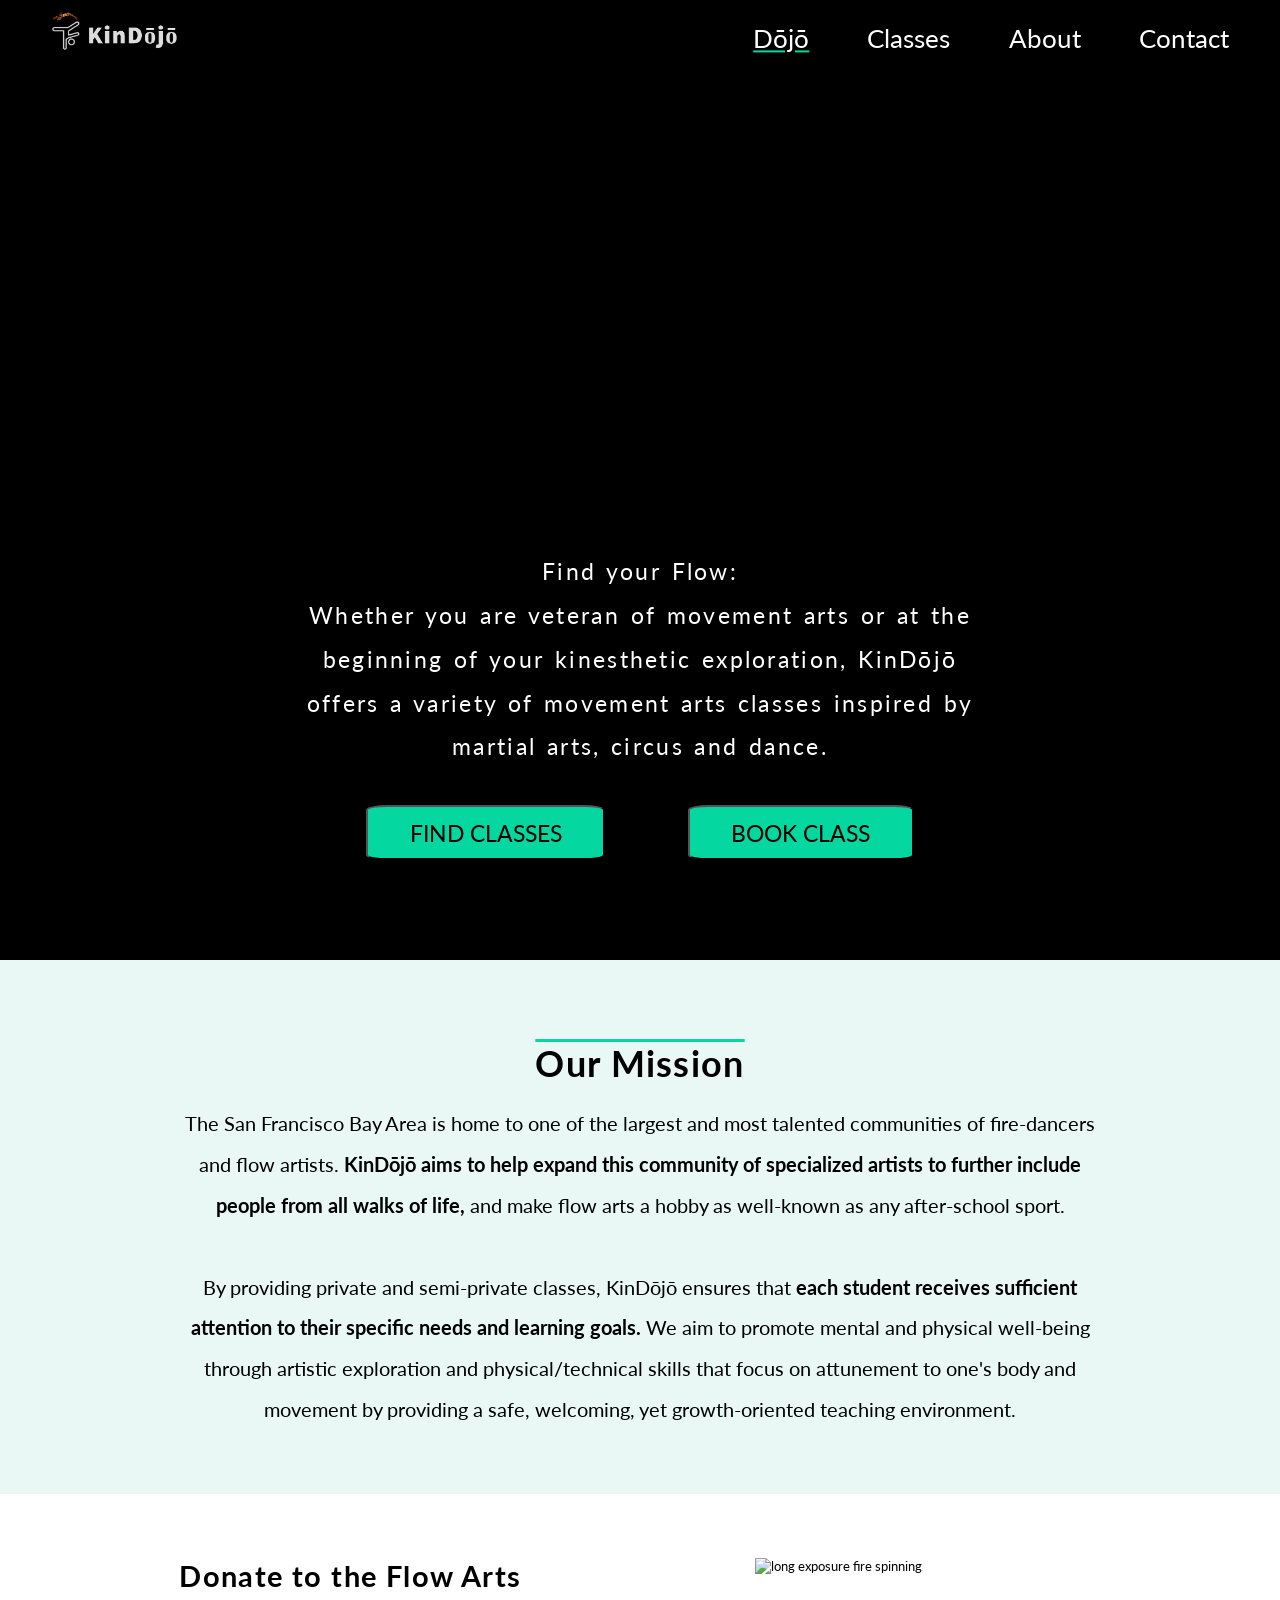
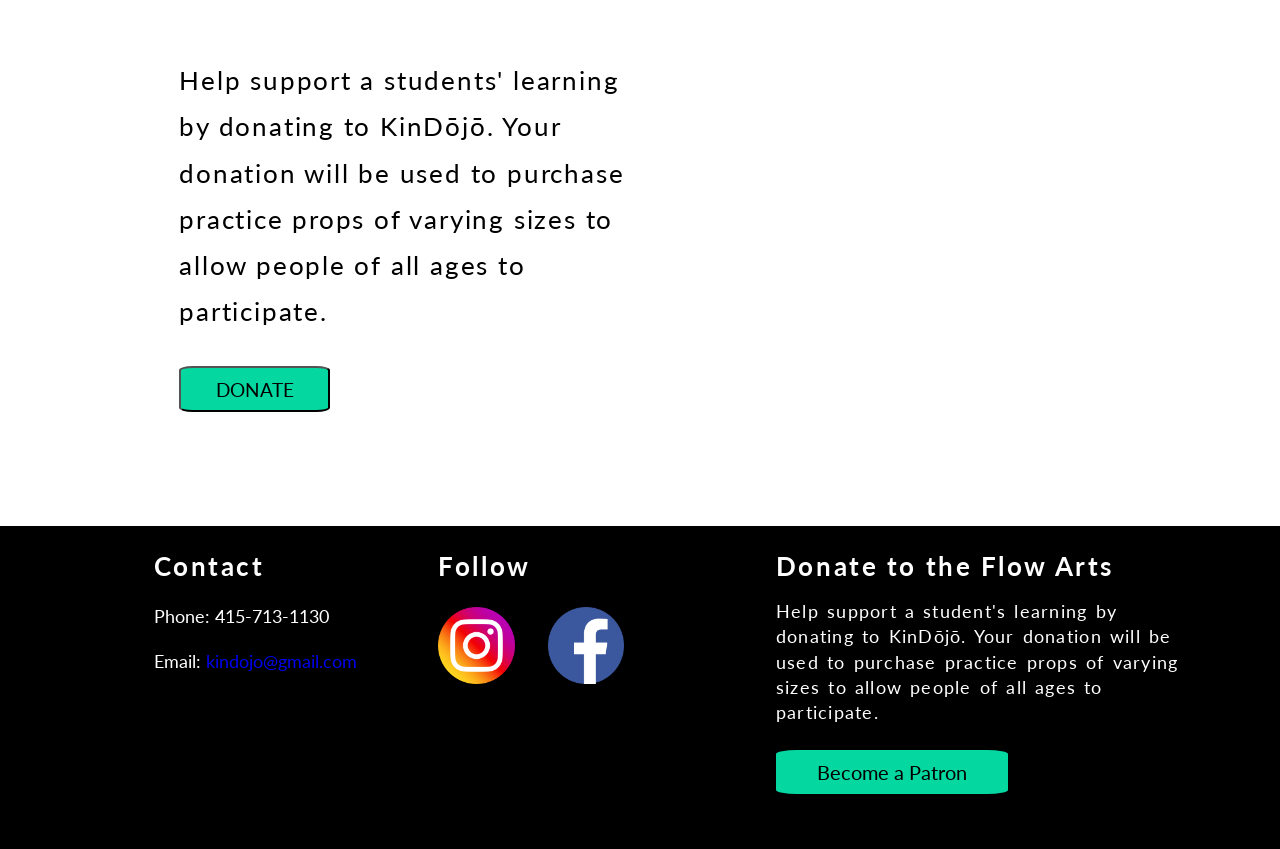
==== commit 5f31335a: "change cover photo, update video link, fix logo on two pages" ====
--- a/index.html
+++ b/index.html
@@ -43,7 +43,7 @@
 					<br>
 					Whether you are veteran of movement arts or at the beginning of your 
 					kinesthetic exploration, KinD&omacr;j&omacr; offers a variety of movement arts 
-					classes inspired by martial arts and dance.  
+					classes inspired by martial arts, circus and dance.  
 					<br>
 					<button class="button" type="button" onclick="window.location.href='classes.html'" value="find">FIND CLASSES</button>
 					<button class="button" type="button" onclick="window.location.href='reservation.html'" value="book">BOOK CLASS</button>
@@ -87,7 +87,7 @@
 					Your donation will be used to purchase practice props of varying sizes to allow people of all ages to participate.
 				<br>
 				</p>
-				<button class="button" type="button" onclick="window.location.href='https://www.patreon.com/flowartsdojo'" value="donate">DONATE</button>
+				<button class="button" type="button" onclick="window.location.href='https://www.patreon.com/flowartsdojo'" target="_blank" value="donate">DONATE</button>
 
 			</div>
 
--- a/css/style.css
+++ b/css/style.css
@@ -136,12 +136,16 @@
 .cover{
 padding: 25% 0 5% 0;
 margin-top: 10%;
-background-image: url("https://www.flamingfun.com/wp-content/uploads/2015/03/exitonearmvolt.jpeg");
+/* background-image: url("https://www.flamingfun.com/wp-content/uploads/2015/03/exitonearmvolt.jpeg"); */
+background-image: url("../images/Titanic.jpg");
 background-repeat: no-repeat;
 background-size: 100%;
 background-position: center;
 color: white;
-width: 100%;
+width: 80%;
+margin-left: 10%;
+display: flex;
+justify-content: center;
 }
 
 button.button{
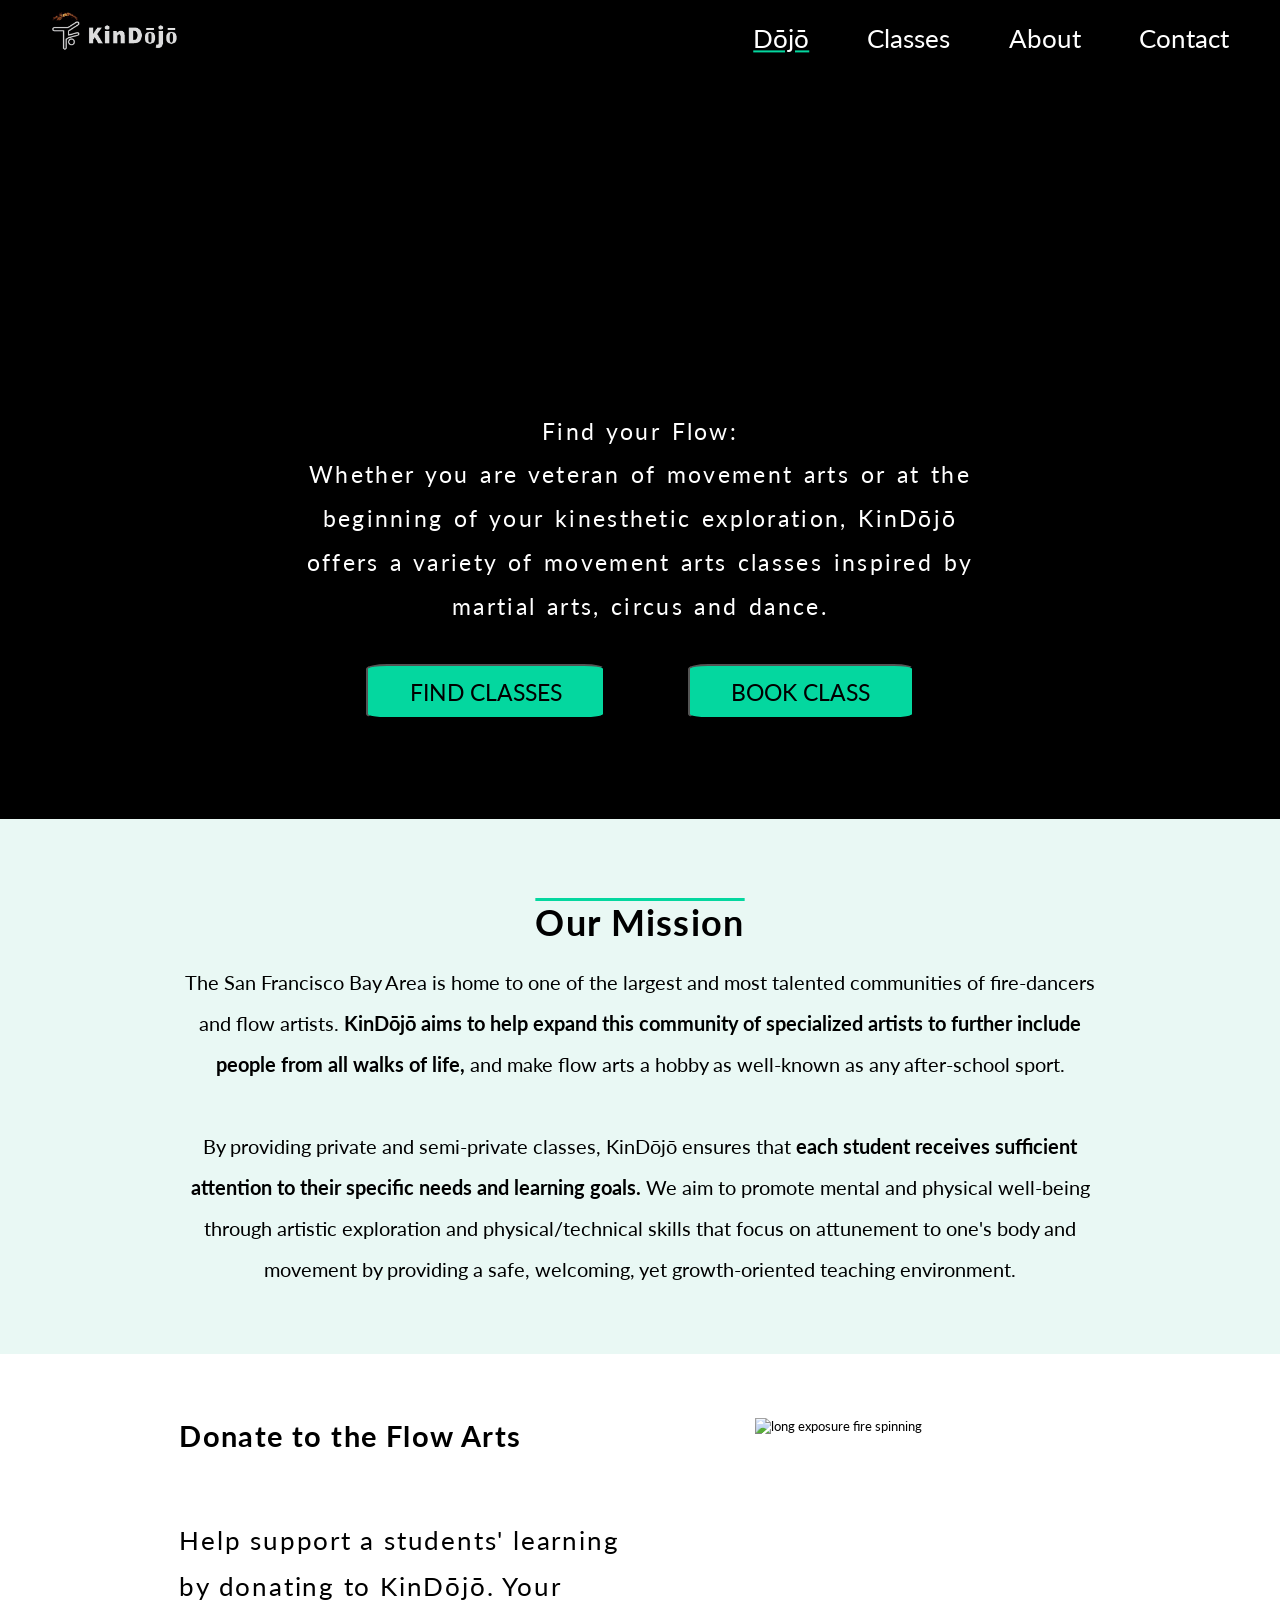
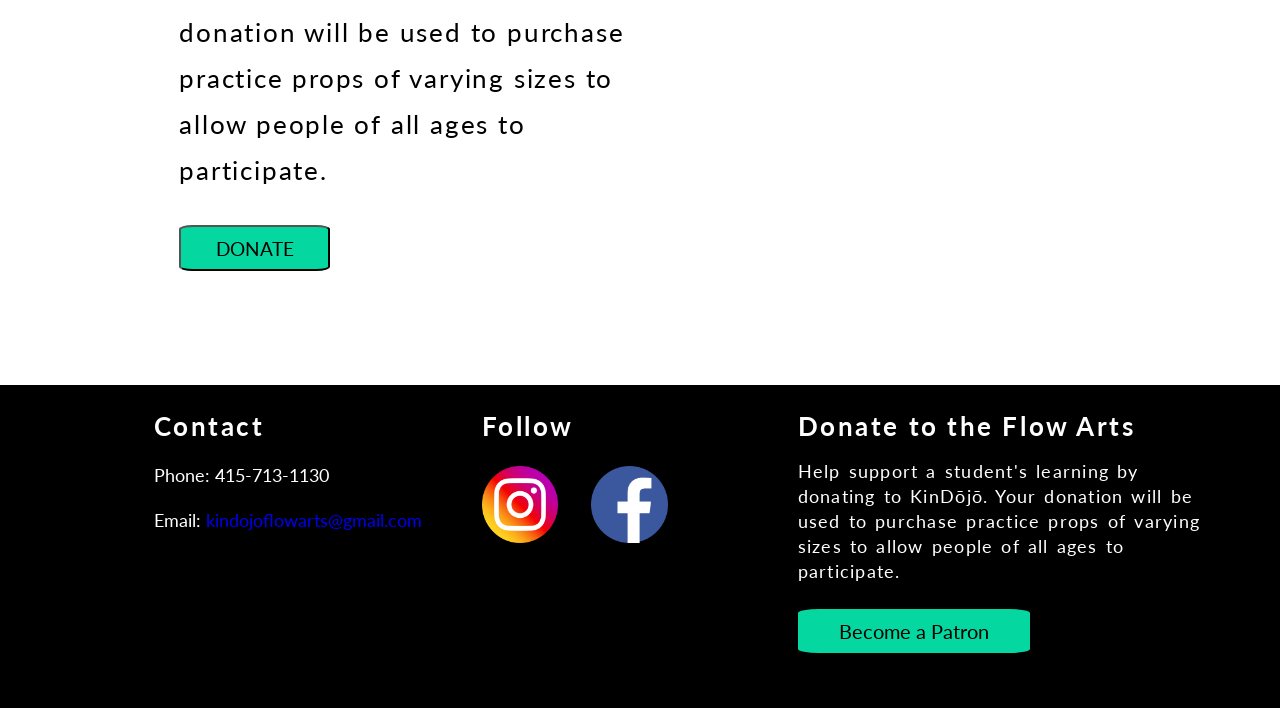
==== commit 92be4c0e: "correct email link" ====
--- a/index.html
+++ b/index.html
@@ -107,7 +107,7 @@
 			<div class="contact">
 				<h4>Contact</h4>
 				<li>Phone: 415-713-1130</li>
-				<li>Email: <a href="mailto:kindojo@gmail.com?subject=Booking">kindojo@gmail.com</a></li>
+				<li>Email: <a href="mailto:kindojoflowarts@gmail.com?subject=Booking">kindojoflowarts@gmail.com</a></li>
 			</div>
 		
 
--- a/css/style.css
+++ b/css/style.css
@@ -144,6 +144,7 @@
 color: white;
 width: 80%;
 margin-left: 10%;
+margin-top: -1%;
 display: flex;
 justify-content: center;
 }
